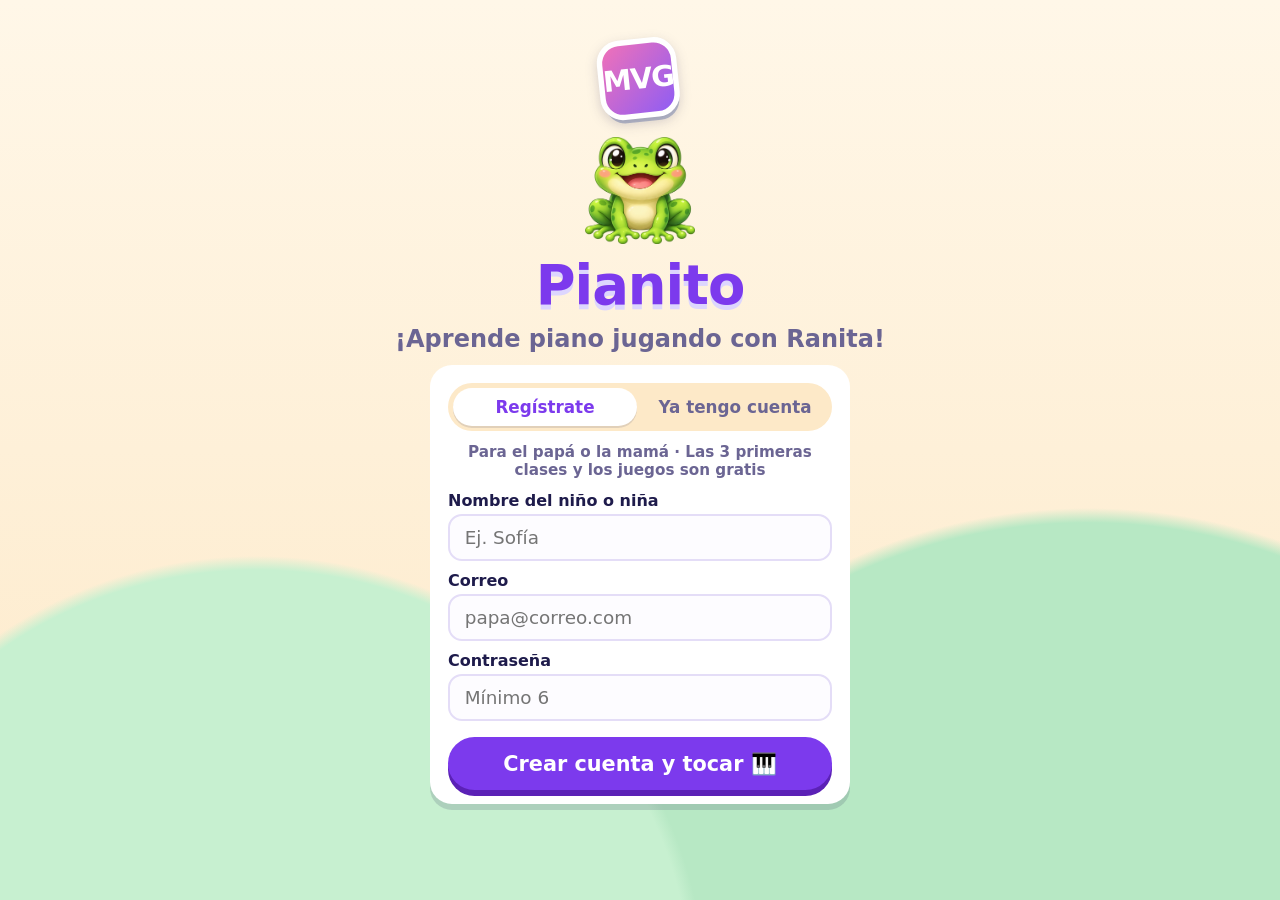
==== index.html @ 826eec7b "Pestaña 🛠️ Panel dentro de la app, solo para cuentas de administrador Co-Authored-By: Claude Opus 5." ====
<!doctype html>
<html lang="es">
<head>
  <meta charset="utf-8">
  <meta name="viewport" content="width=device-width, initial-scale=1, viewport-fit=cover, user-scalable=no">
  <title>Pianito</title>
  <meta name="description" content="Aprende piano jugando, con tu piano de verdad.">
  <meta name="theme-color" content="#7c3aed">
  <link rel="manifest" href="manifest.webmanifest">
  <link rel="icon" href="icons/icono-192.png">
  <link rel="apple-touch-icon" href="icons/apple-touch-icon.png">
  <meta name="apple-mobile-web-app-capable" content="yes">
  <meta name="mobile-web-app-capable" content="yes">
  <meta name="apple-mobile-web-app-status-bar-style" content="default">
  <meta name="apple-mobile-web-app-title" content="Pianito">
  <link rel="stylesheet" href="css/estilos.css">
</head>
<body>

  <!-- Marca MVG. Se reutiliza con <use href="#marca-mvg"> -->
  <svg width="0" height="0" style="position:absolute" aria-hidden="true">
    <defs>
      <linearGradient id="degradado-mvg" x1="0" y1="0" x2="1" y2="1">
        <stop offset="0" stop-color="#f472b6"/>
        <stop offset="1" stop-color="#8b5cf6"/>
      </linearGradient>
    </defs>
    <symbol id="marca-mvg" viewBox="0 0 124 124">
      <g transform="rotate(-6 62 62)">
        <rect x="14" y="20" width="96" height="96" rx="26" fill="#1e3a8a" opacity=".3"/>
        <rect x="12" y="12" width="96" height="96" rx="26" fill="url(#degradado-mvg)" stroke="#fff" stroke-width="7"/>
        <text x="60" y="73" text-anchor="middle" fill="#fff" font-size="37" font-weight="900"
              letter-spacing="-1.5" font-family="ui-rounded, 'SF Pro Rounded', 'Nunito', system-ui, sans-serif">MVG</text>
      </g>
    </symbol>
  </svg>

  <!-- INICIO -->
  <section id="pantalla-inicio" class="pantalla activa">
    <div class="notas-flotantes" aria-hidden="true"><span>♪</span><span>♫</span><span>♩</span><span>♬</span><span>♪</span><span>♫</span></div>
    <div class="inicio-contenido">
      <svg class="marca marca-inicio" role="img" aria-label="MVG"><use href="#marca-mvg"/></svg>
      <img class="mascota grande saltando" src="img/rana.png" alt="">
      <h1 class="logo">Pianito</h1>
      <p class="lema">¡Aprende piano jugando con Ranita!</p>
      <button id="btn-empezar" class="boton-grande">¡A tocar! 🎹</button>
      <div id="eleccion-edad" class="eleccion-edad oculto">
        <p class="pregunta-edad">¿Cuántos años tienes?</p>
        <div class="botones-edad">
          <button class="boton-edad" data-modo="peques"><span>🐣</span>4 a 7 años</button>
          <button class="boton-edad grande" data-modo="grandes"><span>🚀</span>8 años o más</button>
        </div>
      </div>
      <!-- Registro (solo si la cuenta en la nube está configurada) -->
      <form id="form-cuenta" class="form-cuenta oculto" novalidate>
        <div class="cuenta-pestanas" role="tablist">
          <button type="button" class="cuenta-pestana activa" data-cuenta="registro">Regístrate</button>
          <button type="button" class="cuenta-pestana" data-cuenta="entrar">Ya tengo cuenta</button>
        </div>
        <p class="cuenta-nota">Para el papá o la mamá · Las 3 primeras clases y los juegos son gratis</p>
        <label class="campo-cuenta campo-nombre">Nombre del niño o niña
          <input id="cuenta-nombre" type="text" autocomplete="off" maxlength="40" placeholder="Ej. Sofía">
        </label>
        <label class="campo-cuenta">Correo
          <input id="cuenta-correo" type="email" autocomplete="email" inputmode="email" required placeholder="papa@correo.com">
        </label>
        <label class="campo-cuenta">Contraseña
          <input id="cuenta-clave" type="password" autocomplete="new-password" required minlength="6" placeholder="Mínimo 6">
        </label>
        <button id="btn-cuenta" type="submit" class="boton-grande">Crear cuenta y tocar 🎹</button>
        <button id="btn-olvide" type="button" class="enlace oculto">¿Olvidaste tu contraseña?</button>
      </form>
      <p id="mensaje-inicio" class="mensaje-inicio" role="status"></p>
    </div>
  </section>

  <!-- MAPA -->
  <section id="pantalla-mapa" class="pantalla">
    <header class="barra">
      <div class="barra-titulo">
        <img class="mascota mini" src="img/rana.png" alt="">
        <span>Mi viaje musical</span>
      </div>
      <svg class="marca" role="img" aria-label="MVG"><use href="#marca-mvg"/></svg>
      <div class="barra-derecha">
        <span id="total-estrellas" class="chip">⭐ 0</span>
        <button id="btn-ajustes" class="boton-icono boton-padres" aria-label="Ajustes para padres (mantén presionado)">
          <span>⚙️</span><svg class="anillo-padres" viewBox="0 0 40 40" aria-hidden="true"><circle cx="20" cy="20" r="17"/></svg>
        </button>
        <p id="ayuda-padres" class="ayuda-padres" role="status">Adulto: mantén presionado ⚙️</p>
      </div>
    </header>
    <nav class="pestanas" role="tablist">
      <button class="pestana activa" data-pestana="mapa" role="tab">🗺️ <span>Mi viaje</span></button>
      <button class="pestana" data-pestana="parque" role="tab">🎪 <span>Juegos</span></button>
      <button class="pestana" data-pestana="partituras" role="tab">📄 <span>Partituras</span></button>
      <button class="pestana oculto" data-pestana="paneladmin" role="tab">🛠️ <span>Panel</span></button>
    </nav>
    <div id="mapa" class="mapa"></div>
    <div id="parque" class="mapa parque oculto"></div>
    <div id="partituras" class="mapa parque oculto"></div>
    <div id="paneladmin" class="mapa panel-admin oculto"></div>
    <input type="file" id="archivo-partitura" accept=".musicxml,.xml,.mxl,application/vnd.recordare.musicxml+xml,application/vnd.recordare.musicxml" hidden>
  </section>

  <!-- JUEGO -->
  <section id="pantalla-juego" class="pantalla">
    <header class="barra">
      <div class="barra-titulo">
        <button id="btn-volver" class="boton-icono" aria-label="Volver al mapa">🏠</button>
        <span id="juego-titulo"></span>
      </div>
      <svg class="marca" role="img" aria-label="MVG"><use href="#marca-mvg"/></svg>
      <div class="barra-derecha">
        <div id="oreja" class="oreja" title="Micrófono">
          <span id="oreja-icono">👂</span>
          <div class="medidor"><div id="medidor-nivel"></div></div>
        </div>
      </div>
    </header>

    <div class="juego-cuerpo">
      <div class="zona-mascota">
        <div id="aro-escucha" class="aro-escucha">
          <img id="mascota-juego" class="mascota" src="img/rana.png" alt="">
        </div>
        <div id="globo" class="globo">¡Hola!</div>
      </div>

      <div class="zona-objetivo">
        <div id="pulso" class="pulso oculto" aria-hidden="true"><span></span><span></span><span></span><span></span></div>
        <div id="pentagrama" class="pentagrama oculto"></div>
        <div id="nota-objetivo" class="nota-objetivo">
          <span id="nota-nombre">Do</span>
          <span id="nota-dedo" class="nota-dedo"></span>
        </div>
        <div id="escenario" class="escenario oculto"></div>
        <div class="botones-escuchar">
          <button id="btn-escuchar" class="boton-escuchar">🔊 Escuchar</button>
          <div id="velocidad" class="velocidad oculto" role="group" aria-label="Velocidad">
            <button data-v="0.5">🐢 Lento</button>
            <button data-v="0.75">🚶 Medio</button>
            <button data-v="1">🏃 Normal</button>
          </div>
          <button id="btn-cancion" class="boton-escuchar oculto">🎶 Escuchar la canción</button>
        </div>
      </div>

      <div id="progreso-juego" class="progreso-juego"></div>
    </div>

    <p id="detector-texto" class="detector-texto"></p>
    <div id="teclado" class="teclado"></div>
  </section>

  <!-- RESULTADO -->
  <section id="pantalla-resultado" class="pantalla">
    <div id="confeti" class="confeti" aria-hidden="true"></div>
    <div class="resultado-contenido">
      <img class="mascota grande saltando" src="img/rana.png" alt="">
      <h2 id="resultado-titulo">¡Lo lograste!</h2>
      <div id="resultado-estrellas" class="estrellas-grandes"></div>
      <div class="resultado-botones">
        <button id="btn-repetir" class="boton-secundario">🔁 Otra vez</button>
        <button id="btn-mapa" class="boton-grande">Seguir ➜</button>
      </div>
      <button id="btn-orquesta" class="boton-orquesta oculto">🎻 Escuchar mi canción con orquesta</button>
    </div>
  </section>

  <!-- AJUSTES (para padres) -->
  <dialog id="dialogo-ajustes" class="dialogo">
    <form method="dialog">
      <h2>Ajustes para padres</h2>
      <div class="fila fila-modo">
        <span>Edad:</span>
        <label><input type="radio" name="aj-modo" value="peques"> 4 a 7 años</label>
        <label><input type="radio" name="aj-modo" value="grandes"> 8 o más</label>
      </div>
      <label class="fila"><input type="checkbox" id="aj-voz"> Voz de Ranita</label>
      <button type="button" id="btn-voz" class="boton-secundario boton-voz">🎙️ Grabar la voz de Ranita</button>
      <label class="fila"><input type="checkbox" id="aj-referencia"> Tocar la nota antes de pedirla</label>
      <label class="fila"><input type="checkbox" id="aj-pedal"> Practico con pedal (no marca como error las notas que siguen sonando)</label>
      <label class="fila"><input type="checkbox" id="aj-acompanar"> Acompañar con acordes mientras toca las canciones (mejor con audífonos)</label>
      <label class="fila"><input type="checkbox" id="aj-teclado"> Usar el teclado de la pantalla (probar sin piano)</label>
      <label class="fila"><input type="checkbox" id="aj-detector"> Mostrar lo que escucha el micrófono</label>
      <label class="fila"><input type="checkbox" id="aj-desbloquear"> Desbloquear todas las lecciones (profesor)</label>
      <label class="fila columna">
        Sensibilidad del micrófono: <strong id="aj-sens-valor">5</strong>
        <input type="range" id="aj-sensibilidad" min="1" max="10" step="1">
        <small>Súbela si no reconoce las notas. Bájala si hay ruido en casa.</small>
      </label>
      <div id="aj-cuenta" class="aj-cuenta oculto">
        <p><strong>Cuenta:</strong> <span id="aj-cuenta-correo"></span><br><span id="aj-cuenta-plan"></span></p>
        <div class="aj-cuenta-botones">
          <button type="button" id="btn-desbloquear-cuenta" class="boton-secundario">⭐ Desbloquear todo</button>
          <button type="button" id="btn-salir-cuenta" class="boton-secundario">Cerrar sesión</button>
        </div>
      </div>
      <button type="button" id="btn-borrar-progreso" class="boton-peligro">Borrar progreso</button>
      <button value="cerrar" class="boton-grande">Listo</button>
    </form>
  </dialog>

  <!-- Grabar la voz de Ranita (para el adulto) -->
  <dialog id="dialogo-voz" class="dialogo dialogo-voz">
    <form method="dialog">
      <h2>🎙️ La voz de Ranita</h2>
      <p class="voz-ayuda">Graba las frases con tu voz y Ranita hablará como tú. Toca <b>●</b>, di la frase y toca <b>■</b>.
        Las que no grabes las dice la voz del iPad. Todo queda guardado solo en este iPad.</p>
      <label class="fila"><input type="checkbox" id="aj-voz-aguda"> Voz más aguda, de rana 🐸</label>
      <p id="voz-contador" class="voz-contador"></p>
      <div id="voz-lista" class="voz-lista"></div>
      <button type="button" id="btn-voz-borrar" class="boton-peligro">Borrar todas las grabaciones</button>
      <button value="cerrar" class="boton-grande">Listo</button>
    </form>
  </dialog>

  <!-- Agregar una partitura (MusicXML) -->
  <dialog id="dialogo-partitura" class="dialogo">
    <form method="dialog">
      <h2>📄 Nueva partitura</h2>
      <label class="fila columna">Nombre
        <input type="text" id="pt-titulo" class="campo" maxlength="60">
      </label>
      <p id="pt-resumen" class="voz-ayuda"></p>
      <div class="fila fila-modo" id="pt-manos">
        <span>Mano:</span>
        <label><input type="radio" name="pt-mano" value="derecha"> Derecha</label>
        <label><input type="radio" name="pt-mano" value="izquierda"> Izquierda</label>
        <label><input type="radio" name="pt-mano" value="ambas"> Las dos</label>
      </div>
      <div class="fila fila-modo" id="pt-modos">
        <span>Tocar:</span>
        <label><input type="radio" name="pt-modo" value="cancion" checked> A su ritmo</label>
        <label><input type="radio" name="pt-modo" value="ritmo"> Con metrónomo</label>
      </div>
      <button value="crear" class="boton-grande">Crear lecciones</button>
      <button value="cancelar" class="boton-peligro">Cancelar</button>
    </form>
  </dialog>

  <!-- ¿Salir de la lección? (para que un toque sin querer no borre lo avanzado) -->
  <dialog id="dialogo-salir" class="dialogo dialogo-nino">
    <form method="dialog">
      <img class="mascota" src="img/rana.png" alt="">
      <p class="pregunta-nino">¿Nos vamos?</p>
      <div class="botones-nino">
        <button value="seguir" class="boton-grande">🎹 Seguir tocando</button>
        <button value="salir" class="boton-secundario">🏠 Salir</button>
      </div>
    </form>
  </dialog>

  <!-- Consejo para el adulto al empezar cada lección -->
  <dialog id="dialogo-consejo" class="dialogo">
    <form method="dialog">
      <p id="consejo-etiqueta" class="consejo-etiqueta">👨‍👩‍👧 Para el adulto</p>
      <p id="consejo-texto"></p>
      <button value="ok" class="boton-grande">¡Empezar!</button>
    </form>
  </dialog>

  <!-- Desbloquear los niveles de pago -->
  <dialog id="dialogo-premium" class="dialogo dialogo-premium">
    <form method="dialog">
      <img class="mascota" src="img/rana.png" alt="">
      <h2>⭐ ¡Desbloquea todo Pianito!</h2>
      <p class="premium-texto">Las 3 primeras clases y los juegos son gratis. Con el pase completo se abren las <strong>164 clases de los 35 niveles</strong>: canciones, ritmo, acordes, pedal, lectura de partituras y baladas románticas, hasta nivel experto.</p>
      <p class="premium-precio"><span id="premium-precio"></span><small>pago único</small></p>
      <a id="btn-pagar" class="boton-grande boton-pagar" target="_blank" rel="noopener">Pagar con tarjeta, Yape o Plin 💳</a>
      <ol class="premium-pasos">
        <li>Paga con el correo de tu cuenta: <strong id="premium-correo"></strong></li>
        <li id="premium-paso-aviso">Activamos tu cuenta apenas nos llega el pago (normalmente el mismo día).</li>
        <li>Toca <em>“Ya pagué”</em> para abrir los niveles.</li>
      </ol>
      <a id="btn-whatsapp" class="boton-secundario oculto" target="_blank" rel="noopener">💬 Avisar por WhatsApp</a>
      <p id="premium-mensaje" class="mensaje-inicio" role="status"></p>
      <div class="premium-botones">
        <button type="button" id="btn-ya-pague" class="boton-secundario">✅ Ya pagué</button>
        <button value="cerrar" class="boton-secundario">Ahora no</button>
      </div>
    </form>
  </dialog>

  <!-- Nueva contraseña (desde el enlace del correo) -->
  <dialog id="dialogo-clave" class="dialogo">
    <form id="form-clave" method="dialog">
      <h2>Nueva contraseña</h2>
      <p class="premium-texto">Te enviamos un código de 6 números a <strong id="clave-correo"></strong>. Revisa también la carpeta de spam.</p>
      <label class="campo-cuenta">Código del correo
        <input id="codigo-clave" type="text" inputmode="numeric" autocomplete="one-time-code" maxlength="6" placeholder="123456">
      </label>
      <label class="campo-cuenta">Nueva contraseña
        <input id="nueva-clave" type="password" autocomplete="new-password" minlength="6" placeholder="Mínimo 6">
      </label>
      <p id="clave-mensaje" class="mensaje-inicio" role="status"></p>
      <button id="btn-guardar-clave" type="button" class="boton-grande">Guardar</button>
      <button value="cerrar" class="enlace">Cancelar</button>
    </form>
  </dialog>

  <script type="module" src="js/app.js"></script>
</body>
</html>
---- css/estilos.css ----
:root {
  --fondo: #fff7e8;
  --fondo-2: #fde9c8;
  --tinta: #1e1b4b;
  --tinta-suave: #6b6593;
  --primario: #7c3aed;
  --primario-oscuro: #5b21b6;
  --exito: #16a34a;
  --error: #f43f5e;
  --tarjeta: #ffffff;
  --sombra: 0 6px 0 rgba(30, 27, 75, .15);
  --radio: 22px;
  --fuente: ui-rounded, "SF Pro Rounded", "Nunito", "Varela Round", system-ui, sans-serif;
}

* { box-sizing: border-box; -webkit-tap-highlight-color: transparent; }

html, body {
  margin: 0;
  height: 100%;
  background: var(--fondo);
  color: var(--tinta);
  font-family: var(--fuente);
  overscroll-behavior: none;
  -webkit-user-select: none;
  user-select: none;
  touch-action: manipulation;
}

button { font-family: inherit; color: inherit; cursor: pointer; border: 0; }

/* ---------- Pantallas ---------- */
.pantalla {
  display: none;
  position: fixed;
  inset: 0;
  padding: env(safe-area-inset-top) env(safe-area-inset-right) env(safe-area-inset-bottom) env(safe-area-inset-left);
  flex-direction: column;
  background:
    radial-gradient(ellipse at 20% 110%, #c7f0d0 0 30%, transparent 31%),
    radial-gradient(ellipse at 85% 115%, #b7e8c4 0 35%, transparent 36%),
    linear-gradient(var(--fondo), var(--fondo-2));
}
.pantalla.activa { display: flex; }

/* ---------- Botones ---------- */
.boton-grande {
  background: var(--primario);
  color: #fff;
  font-size: clamp(1.3rem, 3vw, 1.9rem);
  font-weight: 800;
  padding: .7em 1.6em;
  border-radius: 999px;
  box-shadow: 0 6px 0 var(--primario-oscuro);
  transition: transform .08s;
}
.boton-grande:active { transform: translateY(4px); box-shadow: 0 2px 0 var(--primario-oscuro); }

.boton-secundario {
  background: #fff;
  font-size: clamp(1.1rem, 2.5vw, 1.5rem);
  font-weight: 700;
  padding: .7em 1.3em;
  border-radius: 999px;
  box-shadow: var(--sombra);
}

.boton-icono {
  background: #fff;
  width: 60px; height: 60px;
  border-radius: 18px;
  font-size: 1.8rem;
  box-shadow: var(--sombra);
}

.boton-peligro {
  background: transparent;
  color: var(--error);
  font-weight: 700;
  padding: .6em;
  text-decoration: underline;
}

.chip {
  background: #fff;
  padding: .4em .9em;
  border-radius: 999px;
  font-weight: 800;
  font-size: 1.2rem;
  box-shadow: var(--sombra);
}

/* ---------- Mascota ---------- */
.mascota { width: 110px; height: 110px; object-fit: contain; }
#juego-titulo { white-space: nowrap; overflow: hidden; text-overflow: ellipsis; }

/* ---------- Marca MVG ---------- */
.marca { width: 64px; height: 64px; filter: drop-shadow(0 4px 6px rgba(30, 27, 75, .18)); }
.marca-inicio { width: 96px; height: 96px; }
.mascota.grande { width: min(34vw, 34vh, 220px); height: min(34vw, 34vh, 220px); }
.mascota.mini { width: 40px; height: 40px; }

.saltando { animation: saltar 1.6s ease-in-out infinite; }
.mascota.feliz { animation: feliz .6s ease; }
.mascota.animo { animation: animo .5s ease; }

@keyframes saltar { 0%, 100% { transform: translateY(0); } 50% { transform: translateY(-12px); } }
@keyframes feliz {
  0% { transform: translateY(0) rotate(0); }
  30% { transform: translateY(-26px) rotate(-8deg); }
  60% { transform: translateY(0) rotate(6deg); }
  100% { transform: translateY(0) rotate(0); }
}
@keyframes animo {
  0%, 100% { transform: rotate(0); }
  25% { transform: rotate(-7deg); }
  75% { transform: rotate(7deg); }
}

/* ---------- Inicio ---------- */
.inicio-contenido, .resultado-contenido {
  margin: auto;
  text-align: center;
  display: flex;
  flex-direction: column;
  align-items: center;
  gap: 12px;
  padding: 16px;
}
.logo {
  margin: 0;
  font-size: clamp(3rem, 9vw, 5.5rem);
  font-weight: 900;
  letter-spacing: -.02em;
  color: var(--primario);
  text-shadow: 0 5px 0 #ddd6fe;
}
.lema { margin: 0 0 12px; font-size: clamp(1.1rem, 2.6vw, 1.5rem); color: var(--tinta-suave); font-weight: 700; }
.mensaje-inicio { min-height: 1.5em; font-weight: 700; color: var(--error); max-width: 30em; }

/* ---------- Barra superior ---------- */
.barra {
  display: grid;
  grid-template-columns: 1fr auto 1fr;
  align-items: center;
  gap: 12px;
  padding: 12px 16px;
}
.barra-titulo { min-width: 0; display: flex; align-items: center; gap: 10px; font-weight: 800; font-size: clamp(1.1rem, 2.6vw, 1.6rem); }
.barra-derecha { justify-self: end; display: flex; align-items: center; gap: 10px; }

/* ---------- Mapa ---------- */
.mapa {
  flex: 1;
  overflow-y: auto;
  -webkit-overflow-scrolling: touch;
  padding: 8px 16px 40px;
  display: flex;
  flex-direction: column;
  gap: 24px;
}
.mundo {
  background: var(--color-mundo);
  border-radius: 28px;
  padding: 16px;
  box-shadow: var(--sombra);
}
.mundo h2 { margin: 0 0 12px; font-size: 1.4rem; }
.mundo h2 small { font-weight: 600; color: var(--tinta-suave); margin-left: .4em; }


/* ---------- Juego ---------- */
.juego-cuerpo {
  flex: 1;
  display: grid;
  grid-template-columns: auto 1fr;
  grid-template-rows: 1fr auto;
  grid-template-areas: "mascota objetivo" "progreso progreso";
  align-items: center;
  gap: 8px 16px;
  padding: 0 16px;
  min-height: 0;
}
.zona-mascota .mascota { width: clamp(110px, 24vh, 190px); height: clamp(110px, 24vh, 190px); }
.zona-mascota { grid-area: mascota; display: flex; flex-direction: column; align-items: center; gap: 8px; }
.globo {
  position: relative;
  background: #fff;
  padding: .55em .9em;
  border-radius: 20px;
  font-weight: 900;
  font-size: clamp(1.15rem, 2.8vw, 1.65rem);
  box-shadow: var(--sombra);
  max-width: 14em;
  text-align: center;
  order: -1;
}
.globo::after {
  content: "";
  position: absolute;
  left: 50%; bottom: -10px;
  transform: translateX(-50%);
  border: 10px solid transparent;
  border-top-color: #fff;
  border-bottom: 0;
}

.zona-objetivo { grid-area: objetivo; display: flex; flex-direction: column; align-items: center; gap: 12px; }
.nota-objetivo {
  --color: #ef4444;
  width: min(30vh, 34vw, 210px);
  aspect-ratio: 1;
  border-radius: 50%;
  background: var(--color);
  color: #fff;
  display: flex;
  flex-direction: column;
  align-items: center;
  justify-content: center;
  font-weight: 900;
  font-size: clamp(2.4rem, 7vh, 4rem);
  box-shadow: 0 8px 0 rgba(0, 0, 0, .18), inset 0 -10px 0 rgba(0, 0, 0, .12);
  text-shadow: 0 3px 0 rgba(0, 0, 0, .18);
}
.nota-objetivo.aparece { animation: aparecer .35s ease; }
@keyframes aparecer { from { transform: scale(.4); opacity: 0; } to { transform: scale(1); opacity: 1; } }
.nota-dedo { font-size: .38em; background: rgba(255, 255, 255, .28); padding: .1em .7em; border-radius: 999px; }
.nota-dedo:empty { display: none; }

.boton-escuchar {
  background: #fff;
  font-weight: 800;
  font-size: 1.15rem;
  padding: .5em 1.1em;
  border-radius: 999px;
  box-shadow: var(--sombra);
}

.progreso-juego {
  grid-area: progreso;
  display: flex;
  flex-wrap: wrap;
  justify-content: center;
  gap: 8px;
  padding: 4px 0 10px;
}
.punto {
  width: 18px; height: 18px;
  border-radius: 50%;
  background: #e5dccb;
}
.punto.hecho { background: var(--exito); }
.punto.actual { background: var(--primario); transform: scale(1.3); }

.burbuja {
  min-width: 44px; height: 44px;
  padding: 0 6px;
  border-radius: 22px;
  background: var(--color);
  color: #fff;
  display: flex; align-items: center; justify-content: center;
  font-weight: 800;
  font-size: .95rem;
  opacity: .45;
  transition: transform .15s, opacity .15s;
}
.burbuja.hecho { opacity: .2; }
.burbuja.actual { opacity: 1; transform: scale(1.25); box-shadow: 0 4px 0 rgba(0, 0, 0, .2); }

/* Oreja (nivel del micrófono) */
.oreja { display: flex; align-items: center; gap: 6px; background: #fff; padding: 6px 10px; border-radius: 999px; box-shadow: var(--sombra); }
.medidor { width: 70px; height: 10px; background: #eee; border-radius: 5px; overflow: hidden; }
#medidor-nivel { height: 100%; width: 0; background: var(--exito); transition: width .05s; }

.detector-texto { margin: 0; text-align: center; font-family: ui-monospace, monospace; font-size: .9rem; color: var(--tinta-suave); min-height: 1.2em; }

/* ---------- Teclado ---------- */
.teclado {
  position: relative;
  height: clamp(130px, 28vh, 230px);
  margin: 0 auto 12px;
  width: calc(100% - 32px);
  max-width: 900px;
  display: flex;
  background: #1e1b4b;
  padding: 10px 6px 6px;
  border-radius: 18px;
  box-shadow: var(--sombra);
}
.tecla-blanca {
  flex: 1;
  margin: 0 2px;
  background: #fff;
  border-radius: 0 0 12px 12px;
  position: relative;
  display: flex;
  flex-direction: column;
  justify-content: flex-end;
  align-items: center;
  padding-bottom: 8px;
  font-weight: 800;
  font-size: clamp(.8rem, 2vw, 1.15rem);
  color: var(--tinta);
  transition: background .1s, transform .1s;
}
.tecla-blanca .pegatina {
  width: 70%;
  max-width: 44px;
  aspect-ratio: 1;
  border-radius: 50%;
  background: var(--color);
  margin-bottom: 6px;
  opacity: .9;
}
.tecla-negra {
  position: absolute;
  top: 10px;
  height: 58%;
  background: #111827;
  border-radius: 0 0 8px 8px;
  z-index: 2;
  box-shadow: inset 0 -6px 0 #374151;
}
.tecla-blanca.objetivo { background: #fff; box-shadow: inset 0 0 0 5px var(--color), 0 0 24px var(--color); animation: brillo 1s ease-in-out infinite; }
.tecla-blanca.acierto { background: #bbf7d0; transform: translateY(3px); }
.tecla-blanca.error, .tecla-negra.error { background: #fecdd3; }
.tecla-negra.acierto { background: var(--exito); }
@keyframes brillo { 0%, 100% { box-shadow: inset 0 0 0 5px var(--color), 0 0 10px var(--color); } 50% { box-shadow: inset 0 0 0 5px var(--color), 0 0 28px var(--color); } }

/* ---------- Resultado ---------- */
.resultado-contenido h2 { font-size: clamp(2rem, 6vw, 3.4rem); margin: 0; }
.estrellas-grandes { font-size: clamp(3rem, 10vw, 5.5rem); display: flex; gap: 10px; }
.estrellas-grandes span { animation: aparecer .4s ease backwards; }
.estrellas-grandes span.apagada { filter: grayscale(1); opacity: .3; }
.resultado-botones { display: flex; gap: 16px; flex-wrap: wrap; justify-content: center; margin-top: 10px; }

/* ---------- Diálogos ---------- */
.dialogo {
  border: 0;
  border-radius: 26px;
  padding: 24px;
  width: min(520px, calc(100% - 32px));
  box-shadow: 0 20px 60px rgba(0, 0, 0, .3);
  color: var(--tinta);
  font-family: var(--fuente);
}
.dialogo::backdrop { background: rgba(30, 27, 75, .45); }
.dialogo h2 { margin-top: 0; }
.dialogo form { display: flex; flex-direction: column; gap: 14px; }
.fila { display: flex; gap: 10px; align-items: center; font-size: 1.1rem; font-weight: 600; }
.fila.columna { flex-direction: column; align-items: stretch; }
.fila input[type="checkbox"] { width: 26px; height: 26px; accent-color: var(--primario); }
.fila input[type="range"] { accent-color: var(--primario); }
.fila small { color: var(--tinta-suave); font-weight: 500; }
.consejo-etiqueta { margin: 0; font-weight: 800; color: var(--primario); }
#consejo-texto { font-size: 1.25rem; line-height: 1.4; margin: 0; }

/* ---------- Vertical / pantallas pequeñas ---------- */
@media (orientation: portrait) {
  .juego-cuerpo {
    grid-template-columns: 1fr;
    grid-template-areas: "mascota" "objetivo" "progreso";
    grid-template-rows: auto 1fr auto;
  }
  .zona-mascota { flex-direction: row; justify-content: center; }
  .globo { order: 1; }
  .globo::after { left: -10px; top: 50%; bottom: auto; transform: translateY(-50%); border: 10px solid transparent; border-right-color: #fff; border-left: 0; }
  .zona-mascota .mascota { width: 110px; height: 110px; }
  .nota-objetivo { width: min(42vw, 280px); }
}
@media (max-height: 500px) {
  .zona-mascota .mascota { width: 80px; height: 80px; }
  .barra { padding: 6px 12px; }
  .boton-icono { width: 44px; height: 44px; font-size: 1.3rem; }
  .marca { width: 48px; height: 48px; }
}

/* ---------- Utilidades ---------- */
.oculto { display: none !important; }

/* ---------- Pentagrama ---------- */
.pentagrama {
  background: #fff;
  border-radius: var(--radio);
  box-shadow: var(--sombra);
  padding: 6px 10px;
  width: min(46vw, 420px);
}
.pentagrama svg { display: block; width: 100%; height: auto; }
.pentagrama.aparece { animation: aparecer .3s ease; }

/* ---------- Teclado amplio (dos manos) ---------- */
.teclado.ancho { max-width: 1100px; }
.teclado.ancho .tecla-blanca { font-size: clamp(.65rem, 1.4vw, .95rem); margin: 0 1px; }
.teclado.ancho .tecla-blanca .pegatina { width: 62%; }
.tecla-blanca.do-central::before {
  content: "";
  position: absolute;
  top: 6px; left: 50%;
  width: 8px; height: 8px;
  margin-left: -4px;
  border-radius: 50%;
  background: var(--primario);
}
.tecla-negra.objetivo { background: var(--primario); box-shadow: 0 0 22px var(--primario); }
.tecla-negra.acierto { background: var(--exito); }

/* ---------- Burbujas de canción ---------- */
.burbuja.izq { border: 3px dashed rgba(30, 27, 75, .55); }

/* ---------- Pulso y carril de ritmo ---------- */
.pulso { display: flex; gap: 14px; }
.pulso span {
  width: 22px; height: 22px;
  border-radius: 50%;
  background: #e5dccb;
  transition: transform .08s, background .08s;
}
.pulso span:first-child { width: 26px; height: 26px; }
.pulso span.activo { background: var(--primario); transform: scale(1.35); }
.mascota.pulso-salto { transform: translateY(-6px); transition: transform .1s; }

.progreso-juego.carril { width: 100%; max-width: 900px; margin: 0 auto; }
.pista {
  position: relative;
  display: flex;
  width: 100%;
  gap: 4px;
  background: #fff;
  border-radius: 18px;
  padding: 8px;
  box-shadow: var(--sombra);
}
.bloque {
  flex-basis: 0;
  min-width: 0;
  display: flex;
  flex-direction: column;
  align-items: center;
  justify-content: flex-end;
  gap: 2px;
  padding: 4px 0 6px;
  border-radius: 12px;
  background: color-mix(in srgb, var(--color) 14%, white);
  border-bottom: 5px solid var(--color);
  font-weight: 800;
  font-size: .85rem;
  color: var(--tinta);
  transition: background .15s, transform .15s;
}
.bloque.compas { box-shadow: -6px 0 0 -3px #1e1b4b; }
.bloque .figura { width: 30px; height: 44px; }
.bloque.actual { transform: translateY(-4px); background: color-mix(in srgb, var(--color) 35%, white); }
.bloque.bien { background: #bbf7d0; }
.bloque.perfecto { background: #86efac; }
.bloque.fallo { background: #fecdd3; }
.cursor {
  position: absolute;
  top: 2px; bottom: 2px;
  width: 4px;
  margin-left: 6px;
  border-radius: 2px;
  background: var(--primario);
  pointer-events: none;
}
@media (orientation: portrait) {
  .pentagrama { width: min(80vw, 420px); }
}


/* =====================================================================
   DISEÑO PARA NIÑOS DE 4 A 7 AÑOS
   Botones grandes, pocas palabras, mucho color y respuesta visible a cada toque.
   ===================================================================== */

/* ---------- Pestañas Viaje / Juegos ---------- */
.pestanas { display: flex; gap: 12px; justify-content: center; padding: 0 16px 8px; }
.pestana {
  position: relative;
  background: #fff;
  font-size: clamp(1.15rem, 2.8vw, 1.5rem);
  font-weight: 900;
  padding: .5em 1.3em;
  border-radius: 999px;
  box-shadow: var(--sombra);
  color: var(--tinta-suave);
  transition: transform .1s;
}
.pestana.activa { background: var(--primario); color: #fff; box-shadow: 0 6px 0 var(--primario-oscuro); }
.pestana:active { transform: translateY(3px); }
.pestana[data-nuevos]:not([data-nuevos=""])::after {
  content: attr(data-nuevos);
  position: absolute;
  top: -8px; right: -6px;
  min-width: 28px; height: 28px;
  padding: 0 6px;
  border-radius: 14px;
  background: var(--error);
  color: #fff;
  font-size: 1rem;
  display: grid; place-items: center;
  border: 3px solid #fff;
  animation: latido 1.4s ease-in-out infinite;
}

/* ---------- Mundos del mapa ---------- */
.mundo { position: relative; overflow: hidden; flex: none; }
.mundo-cabecera { display: flex; align-items: center; gap: 12px; margin-bottom: 6px; }
.mundo-cabecera h2 { margin: 0; flex: 1; font-size: clamp(1.25rem, 3vw, 1.6rem); display: flex; flex-direction: column; line-height: 1.1; }
.mundo-cabecera h2 small { margin: 2px 0 0; font-size: .7em; }
.mundo-emoji {
  font-size: 2.4rem;
  width: 62px; height: 62px;
  display: grid; place-items: center;
  background: rgba(255, 255, 255, .7);
  border-radius: 50%;
  flex: none;
}
.mundo-estrellas { background: #fff; border-radius: 999px; padding: .3em .8em; font-weight: 900; color: #d97706; white-space: nowrap; }

/* Camino con piedras que suben y bajan, unidas por una línea de puntos */
.camino {
  position: relative;
  display: flex;
  flex-wrap: wrap;
  justify-content: center;
  gap: 8px 10px;
  padding: 18px 4px 28px;
}
.camino::before {
  content: "";
  position: absolute;
  left: 8%; right: 8%;
  top: 70px;
  border-top: 6px dotted rgba(30, 27, 75, .2);
  border-radius: 6px;
}
.parada {
  position: relative;
  background: transparent;
  width: 132px;
  display: flex;
  flex-direction: column;
  align-items: center;
  gap: 4px;
  padding: 0;
  transition: transform .1s;
}
.parada:nth-child(even) { transform: translateY(22px); }
.parada:active .piedra { transform: translateY(5px); box-shadow: 0 2px 0 rgba(30, 27, 75, .25); }
.piedra {
  position: relative;
  width: 104px; height: 104px;
  border-radius: 50%;
  background: #fff;
  display: grid;
  place-items: center;
  box-shadow: 0 7px 0 rgba(30, 27, 75, .22), inset 0 -8px 0 rgba(30, 27, 75, .06);
  border: 5px solid #fff;
  transition: transform .08s;
}
.parada .emoji { font-size: 3rem; line-height: 1; }
.parada .nombre { font-weight: 800; font-size: .95rem; text-align: center; line-height: 1.15; color: var(--tinta); }
.parada .estrellas, .tarjeta-juego .estrellas { display: flex; gap: 2px; font-size: 1.45rem; line-height: 1; }
.estrellas i { font-style: normal; color: rgba(30, 27, 75, .18); }
.estrellas i.ganada { color: #f59e0b; text-shadow: 0 2px 0 #b45309; }
.parada.hecha .piedra { border-color: #86efac; }
.parada.premio .piedra { background: linear-gradient(#fff7d6, #fde68a); border-color: #fbbf24; }
.parada.premio .piedra::after { content: "🏆"; position: absolute; right: -10px; bottom: -6px; font-size: 1.7rem; }
.parada.bloqueada .piedra { background: rgba(255, 255, 255, .55); border-color: transparent; box-shadow: 0 5px 0 rgba(30, 27, 75, .08); }
.parada.bloqueada .emoji { filter: grayscale(1); opacity: .55; font-size: 2.3rem; }
.parada.bloqueada .nombre { opacity: .45; }
.parada.siguiente .piedra {
  border-color: var(--primario);
  box-shadow: 0 7px 0 var(--primario-oscuro), 0 0 0 8px rgba(124, 58, 237, .18);
  animation: latido 1.4s ease-in-out infinite;
}
.rana-aqui {
  position: absolute;
  width: 62px; height: 62px;
  top: -40px; right: -22px;
  object-fit: contain;
  animation: saltar 1.2s ease-in-out infinite;
  filter: drop-shadow(0 4px 3px rgba(0, 0, 0, .2));
}
@keyframes latido { 0%, 100% { transform: scale(1); } 50% { transform: scale(1.07); } }

/* ---------- Parque de juegos ---------- */
.parque-intro { margin: 0; text-align: center; font-weight: 800; font-size: 1.15rem; color: var(--tinta-suave); }
.rejilla-juegos { flex: none; display: grid; grid-template-columns: repeat(auto-fill, minmax(190px, 1fr)); gap: 18px; }
.tarjeta-juego {
  background: linear-gradient(160deg, #fff, #f3e8ff);
  border-radius: 28px;
  padding: 18px 10px 14px;
  display: flex;
  flex-direction: column;
  align-items: center;
  gap: 6px;
  box-shadow: 0 7px 0 rgba(91, 33, 182, .25);
  border: 4px solid #fff;
  transition: transform .1s;
}
.tarjeta-juego:active { transform: translateY(4px); }
.tarjeta-juego .juego-emoji { font-size: 3.6rem; line-height: 1.1; }
.tarjeta-juego .nombre { font-weight: 900; font-size: 1.15rem; text-align: center; }
.tarjeta-juego small { color: var(--tinta-suave); font-weight: 700; font-size: .85rem; text-align: center; }
.tarjeta-juego.bloqueada { background: rgba(255, 255, 255, .6); box-shadow: 0 5px 0 rgba(30, 27, 75, .08); }
.tarjeta-juego.bloqueada .juego-emoji, .tarjeta-juego.bloqueada .nombre { opacity: .5; filter: grayscale(1); }

/* ---------- Puerta para padres ---------- */
.barra-derecha { position: relative; }
.boton-padres { position: relative; display: grid; place-items: center; touch-action: none; -webkit-touch-callout: none; }
.anillo-padres { position: absolute; inset: -5px; width: calc(100% + 10px); height: calc(100% + 10px); transform: rotate(-90deg); pointer-events: none; }
.anillo-padres circle { fill: none; stroke: var(--primario); stroke-width: 4; stroke-linecap: round; stroke-dasharray: 107; stroke-dashoffset: 107; }
.boton-padres.cargando .anillo-padres circle { stroke-dashoffset: 0; transition: stroke-dashoffset 1.5s linear; }
.ayuda-padres {
  position: absolute;
  top: calc(100% + 10px); right: 0;
  margin: 0;
  background: var(--tinta);
  color: #fff;
  font-weight: 700;
  font-size: .95rem;
  padding: .5em .9em;
  border-radius: 12px;
  white-space: nowrap;
  opacity: 0;
  transform: translateY(-6px);
  pointer-events: none;
  transition: opacity .2s, transform .2s;
  z-index: 5;
}
.ayuda-padres.visible { opacity: 1; transform: none; }

/* ---------- Aro de escucha alrededor de Ranita ---------- */
.aro-escucha {
  position: relative;
  border-radius: 50%;
  padding: 8px;
  --nivel: 0;
}
.aro-escucha::before {
  content: "";
  position: absolute;
  inset: 0;
  border-radius: 50%;
  border: 6px solid transparent;
  transition: border-color .25s, box-shadow .1s, transform .1s;
}
.escuchando .aro-escucha::before {
  border-color: #4ade80;
  box-shadow: 0 0 calc(10px + var(--nivel) * 40px) rgba(34, 197, 94, calc(.25 + var(--nivel) * .6));
  transform: scale(calc(1 + var(--nivel) * .08));
}
.hablando .aro-escucha::before { border-color: #c4b5fd; border-style: dashed; }
.oreja.esperando { background: #ede9fe; }
.oreja #oreja-icono { font-size: 1.4rem; }

/* ---------- Nenúfares (progreso de la lección) ---------- */
.nenufar {
  position: relative;
  width: 54px; height: 40px;
  margin-top: 26px;
  border-radius: 50%;
  background: radial-gradient(circle at 50% 50%, #86efac 0 55%, #4ade80 56% 100%);
  -webkit-mask: conic-gradient(from 160deg, transparent 0 40deg, #000 40deg);
  mask: conic-gradient(from 160deg, transparent 0 40deg, #000 40deg);
  opacity: .5;
  transition: transform .2s, opacity .2s;
}
.nenufar.hecho { opacity: 1; background: radial-gradient(circle, #fbcfe8 0 22%, #4ade80 23% 100%); }
.nenufar.actual { opacity: 1; transform: scale(1.2); -webkit-mask: none; mask: none; overflow: visible; }
.nenufar img { position: absolute; width: 56px; height: 56px; left: -1px; top: -34px; object-fit: contain; animation: saltar 1s ease-in-out infinite; }

/* ---------- Respuesta a cada toque ---------- */
.sacudir { animation: sacudir .45s ease; }
@keyframes sacudir {
  0%, 100% { translate: 0; }
  20% { translate: -12px; }
  40% { translate: 10px; }
  60% { translate: -7px; }
  80% { translate: 4px; }
}
.chispa {
  position: fixed;
  z-index: 50;
  font-size: 1.8rem;
  font-weight: 900;
  pointer-events: none;
  translate: -50% -50%;
  animation: chispa .75s ease-out forwards;
  text-shadow: 0 2px 0 rgba(0, 0, 0, .12);
}
@keyframes chispa {
  from { transform: translate(0, 0) scale(.4); opacity: 1; }
  to { transform: translate(var(--dx), var(--dy)) scale(1.1) rotate(40deg); opacity: 0; }
}

/* ---------- Confeti del resultado ---------- */
.confeti { position: absolute; inset: 0; overflow: hidden; pointer-events: none; }
.confeti i {
  position: absolute;
  top: -20px;
  width: 12px; height: 18px;
  border-radius: 3px;
  animation: caer linear forwards;
}
@keyframes caer {
  to { transform: translate(var(--deriva), 110vh) rotate(var(--giro)); }
}
.resultado-contenido { position: relative; z-index: 1; }
#resultado-titulo { color: var(--primario); text-shadow: 0 4px 0 #ddd6fe; text-align: center; }
.estrellas-grandes span { animation: estrella-sale .6s cubic-bezier(.3, 1.6, .5, 1) backwards; }
@keyframes estrella-sale { from { transform: scale(0) rotate(-90deg); } to { transform: scale(1) rotate(0); } }

/* ---------- Notas que flotan en el inicio ---------- */
.notas-flotantes { position: absolute; inset: 0; overflow: hidden; pointer-events: none; }
.notas-flotantes span {
  position: absolute;
  bottom: -60px;
  font-size: 3rem;
  font-weight: 900;
  opacity: .35;
  animation: flotar 9s linear infinite;
}
.notas-flotantes span:nth-child(1) { left: 8%; color: #ef4444; animation-delay: 0s; }
.notas-flotantes span:nth-child(2) { left: 22%; color: #f97316; animation-delay: 3s; font-size: 2.3rem; }
.notas-flotantes span:nth-child(3) { left: 40%; color: #22c55e; animation-delay: 6s; }
.notas-flotantes span:nth-child(4) { left: 62%; color: #06b6d4; animation-delay: 1.5s; font-size: 2.5rem; }
.notas-flotantes span:nth-child(5) { left: 78%; color: #3b82f6; animation-delay: 4.5s; }
.notas-flotantes span:nth-child(6) { left: 91%; color: #a855f7; animation-delay: 7.5s; font-size: 2.2rem; }
@keyframes flotar {
  from { transform: translateY(0) rotate(-10deg); }
  50% { transform: translateY(-55vh) rotate(10deg); }
  to { transform: translateY(-115vh) rotate(-10deg); }
}
.inicio-contenido { position: relative; z-index: 1; }

/* ---------- Diálogo para el niño ---------- */
.dialogo-nino form { align-items: center; text-align: center; }
.dialogo-nino .mascota { width: 110px; height: 110px; }
.pregunta-nino { margin: 0; font-size: 2rem; font-weight: 900; }
.botones-nino { display: flex; flex-direction: column; gap: 14px; width: 100%; }

/* =====================================================================
   MINI-JUEGOS
   ===================================================================== */
.escenario { width: 100%; max-width: 760px; }
.pantalla[data-modo="atrapa"] .zona-mascota .aro-escucha { display: none; }

/* Atrapa moscas */
.charca {
  position: relative;
  height: clamp(220px, 40vh, 340px);
  border-radius: 30px;
  background:
    radial-gradient(ellipse at 16% 88%, #4ade80 0 15%, transparent 15.5%),
    linear-gradient(#e0f2fe, #bae6fd 60%, #7dd3fc);
  box-shadow: var(--sombra), inset 0 -18px 0 rgba(14, 116, 144, .15);
  overflow: hidden;
}
.rana-cazadora {
  position: absolute;
  left: 3%; bottom: 6%;
  width: clamp(90px, 15vh, 130px); height: auto;
  z-index: 3;
  transform-origin: bottom center;
  transition: filter .2s;
}
.escuchando .rana-cazadora { filter: drop-shadow(0 0 calc(4px + var(--nivel) * 18px) #22c55e); }
.rana-cazadora.come { animation: comer .45s ease; }
@keyframes comer { 40% { transform: scale(1.12, .9); } 70% { transform: scale(.95, 1.06); } }
.lengua {
  position: absolute;
  height: 10px;
  margin-top: -5px;
  background: #f472b6;
  border-radius: 6px;
  transform-origin: 0 50%;
  z-index: 2;
  scale: 0 1;
}
.lengua.sale { animation: lengua .3s ease-out; }
@keyframes lengua { 50% { scale: 1 1; } 100% { scale: 0 1; } }
.mosca {
  position: absolute;
  left: 100%; top: 40%;
  translate: -50% -50%;
  display: flex;
  flex-direction: column;
  align-items: center;
  z-index: 1;
}
.mosca .alas { font-size: 2.6rem; line-height: 1; animation: aletear .15s linear infinite alternate; }
@keyframes aletear { to { transform: translateY(-3px) scaleX(.92); } }
.nota-mosca {
  min-width: 64px; height: 64px;
  padding: 0 8px;
  border-radius: 32px;
  background: var(--color);
  color: #fff;
  font-weight: 900;
  font-size: 1.6rem;
  display: grid; place-items: center;
  box-shadow: 0 5px 0 rgba(0, 0, 0, .18);
  text-shadow: 0 2px 0 rgba(0, 0, 0, .2);
}
.mini-pentagrama { width: 150px; background: #fff; border-radius: 14px; padding: 2px 4px; box-shadow: 0 5px 0 rgba(0, 0, 0, .12); }
.mini-pentagrama svg { display: block; width: 100%; height: auto; }
.mosca.atrapada { scale: 0; opacity: 0; transition: left .3s ease-in, top .3s ease-in, scale .3s ease-in, opacity .3s; }
.mosca.escapa { transition: top .9s ease-in, left .9s ease-in, opacity .9s; top: -30% !important; opacity: 0; }
.mosca.esquiva { animation: esquivar .4s ease; }
@keyframes esquivar { 30% { translate: -50% -110%; } 60% { translate: -50% -20%; } }
.contador-moscas {
  position: absolute;
  top: 10px; right: 14px;
  background: #fff;
  border-radius: 999px;
  padding: .25em .8em;
  font-weight: 900;
  font-size: 1.3rem;
  box-shadow: var(--sombra);
}

/* Eco */
.eco { display: flex; flex-direction: column; align-items: center; gap: 18px; }
.eco-fila { display: flex; gap: 14px; flex-wrap: wrap; justify-content: center; min-height: 110px; align-items: center; }
.eco-nota {
  --color: #e9d5ff;
  width: clamp(76px, 13vh, 104px);
  aspect-ratio: 1;
  border-radius: 50%;
  background: #fff;
  border: 6px dashed #d8b4fe;
  display: grid;
  place-items: center;
  font-weight: 900;
  font-size: 1.7rem;
  color: #fff;
  text-shadow: 0 2px 0 rgba(0, 0, 0, .2);
}
.eco-nota.suena, .eco-nota.hecha, .eco-nota.pista, .eco-nota.mal { background: var(--color); border: 6px solid rgba(255, 255, 255, .8); }
.eco-nota.suena { animation: eco-suena .5s ease; box-shadow: 0 0 30px var(--color); }
.eco-nota.hecha { animation: eco-suena .35s ease; }
.eco-nota.pista { opacity: .45; }
.eco-nota.mal { --color: #fda4af !important; animation: sacudir .45s ease; }
@keyframes eco-suena { 40% { transform: scale(1.25); } }
.eco-rondas { display: flex; gap: 10px; }
.eco-rondas span { width: 22px; height: 22px; border-radius: 50%; background: #e5dccb; transition: transform .2s; }
.eco-rondas span.actual { background: var(--primario); transform: scale(1.3); }
.eco-rondas span.hecha { background: var(--exito); }

/* Carrera */
.pantalla[data-modo="carrera"] .zona-objetivo { gap: 8px; }
.pantalla[data-modo="carrera"] .nota-objetivo { width: min(22vh, 30vw, 170px); }
.carrera {
  position: relative;
  background: #fff;
  border-radius: 24px;
  padding: 10px 14px;
  box-shadow: var(--sombra);
  display: flex;
  flex-direction: column;
  gap: 8px;
}
.carril {
  position: relative;
  height: 62px;
  border-radius: 31px;
  background: repeating-linear-gradient(90deg, #dcfce7 0 34px, #bbf7d0 34px 68px);
}
.carril-caracol { background: repeating-linear-gradient(90deg, #fef9c3 0 34px, #fde68a 34px 68px); }
.corredor { position: absolute; left: 0; top: 50%; translate: 0 -50%; transition: left .35s cubic-bezier(.3, 1.5, .6, 1); }
.rana-corre { width: 64px; height: 64px; object-fit: contain; }
.rana-corre.salta { animation: salto-carrera .35s ease; }
@keyframes salto-carrera { 50% { transform: translateY(-22px); } }
.caracol { font-size: 2.6rem; transform: scaleX(-1); transition: none; }
.meta {
  position: absolute;
  top: 10px; bottom: 10px;
  right: 22px;
  width: 16px;
  background: repeating-conic-gradient(#1e1b4b 0 25%, #fff 0 50%) 0 0 / 8px 8px;
  border-radius: 3px;
}

/* ---------- Menos movimiento si el dispositivo lo pide ---------- */
@media (prefers-reduced-motion: reduce) {
  *, *::before, *::after { animation-duration: .01ms !important; animation-iteration-count: 1 !important; transition-duration: .01ms !important; }
  .notas-flotantes { display: none; }
}

@media (max-width: 600px) {
  .parada { width: 104px; }
  .piedra { width: 84px; height: 84px; }
  .parada .emoji { font-size: 2.4rem; }
  .camino::before { top: 60px; }
  .pestana span { display: none; }
}

/* =====================================================================
   EXPRESIÓN: fuerte y suave, picado, largo y ligado
   ===================================================================== */
.expresion { display: flex; flex-direction: column; align-items: center; gap: 14px; }
.exp-objetivo { position: relative; display: flex; flex-direction: column; align-items: center; gap: 6px; }
.exp-circulo {
  --color: #ef4444;
  position: relative;
  width: clamp(130px, 24vh, 190px);
  aspect-ratio: 1;
  border-radius: 50%;
  background: var(--color);
  color: #fff;
  display: flex;
  flex-direction: column;
  align-items: center;
  justify-content: center;
  font-weight: 900;
  box-shadow: 0 8px 0 rgba(0, 0, 0, .18), inset 0 -10px 0 rgba(0, 0, 0, .12);
  text-shadow: 0 3px 0 rgba(0, 0, 0, .18);
  transition: transform .25s;
}
.exp-circulo.aparece { animation: aparecer .35s ease; }
.exp-nombre { font-size: clamp(2.2rem, 6vh, 3.4rem); line-height: 1; }
.exp-marca { font-size: clamp(1.6rem, 4.5vh, 2.4rem); font-family: Georgia, "Times New Roman", serif; font-style: italic; line-height: 1; }
.exp-circulo.fuerte { transform: scale(1.12); }
.exp-circulo.suave { transform: scale(.78); opacity: .85; }
.exp-circulo[data-art] .exp-marca { font-family: var(--fuente); font-style: normal; }
.exp-etiqueta { font-weight: 900; font-size: clamp(1.1rem, 2.6vw, 1.5rem); background: #fff; padding: .2em .8em; border-radius: 999px; box-shadow: var(--sombra); }
.exp-anillo {
  position: absolute;
  top: -12px;
  left: 50%;
  translate: -50% 0;
  width: calc(clamp(130px, 24vh, 190px) + 24px);
  height: calc(clamp(130px, 24vh, 190px) + 24px);
  transform: rotate(-90deg);
  pointer-events: none;
}
.exp-anillo circle { fill: none; stroke: #22c55e; stroke-width: 6; stroke-linecap: round; stroke-dasharray: 289; stroke-dashoffset: 289; }

/* Medidor león / ratón */
.medidor-fuerza { display: flex; align-items: center; gap: 10px; width: min(460px, 86vw); font-size: 2rem; }
.barra-fuerza {
  position: relative;
  flex: 1;
  height: 22px;
  border-radius: 11px;
  background: linear-gradient(90deg, #bae6fd, #fde68a 55%, #fb923c);
  box-shadow: inset 0 2px 4px rgba(0, 0, 0, .15);
}
.linea-fuerza { position: absolute; top: -6px; bottom: -6px; left: 50%; width: 4px; margin-left: -2px; background: var(--tinta); border-radius: 2px; opacity: .45; }
.marcador-fuerza {
  position: absolute;
  top: 50%; left: 50%;
  width: 30px; height: 30px;
  translate: -50% -50%;
  border-radius: 50%;
  background: #fff;
  border: 5px solid var(--primario);
  transition: left .25s cubic-bezier(.3, 1.5, .6, 1);
}
.marcador-fuerza.salta { animation: eco-suena .3s ease; }
.exp-pista { margin: 0; font-weight: 700; color: var(--tinta-suave); font-size: .95rem; text-align: center; }

.exp-progreso { display: flex; gap: 8px; flex-wrap: wrap; justify-content: center; }
.exp-progreso i { width: 18px; height: 18px; border-radius: 50%; background: #e5dccb; transition: transform .2s; }
.exp-progreso i.actual { background: var(--primario); transform: scale(1.3); }
.exp-progreso i.hecho { background: var(--exito); }
.exp-progreso i.mal { background: #fda4af; }

/* Burbujas con marcas de articulación */
.exp-cancion { display: flex; flex-wrap: wrap; justify-content: center; gap: 16px 6px; max-width: 760px; padding-top: 14px; }
.exp-burbuja {
  position: relative;
  min-width: 46px; height: 46px;
  padding: 0 6px;
  border-radius: 23px;
  background: var(--color);
  color: #fff;
  display: grid; place-items: center;
  font-weight: 900;
  font-size: .95rem;
  opacity: .5;
  transition: transform .15s, opacity .15s;
}
.exp-burbuja.actual { opacity: 1; transform: scale(1.2); box-shadow: 0 4px 0 rgba(0, 0, 0, .2); }
.exp-burbuja.bien { opacity: 1; outline: 4px solid #4ade80; }
.exp-burbuja.mal { opacity: 1; outline: 4px solid #fb7185; }
.exp-burbuja.corta::after { content: ""; position: absolute; bottom: -12px; left: 50%; width: 8px; height: 8px; margin-left: -4px; border-radius: 50%; background: var(--tinta); }
.exp-burbuja.larga::after { content: ""; position: absolute; top: -11px; left: 18%; right: 18%; height: 5px; border-radius: 3px; background: var(--tinta); }
.exp-burbuja.ligada::before {
  content: "";
  position: absolute;
  top: -14px; left: 50%;
  width: calc(100% + 10px); height: 14px;
  border: 4px solid var(--tinta);
  border-bottom: 0;
  border-radius: 50% 50% 0 0 / 100% 100% 0 0;
  opacity: .7;
}
.pantalla[data-modo="dinamica"] .zona-objetivo,
.pantalla[data-modo="articulacion"] .zona-objetivo { gap: 8px; }

/* ---------- Canción con orquesta ---------- */
.botones-escuchar { display: flex; gap: 10px; flex-wrap: wrap; justify-content: center; }
.burbuja.suena { opacity: 1 !important; transform: scale(1.3); box-shadow: 0 0 18px var(--color); }
.boton-orquesta {
  margin-top: 6px;
  background: linear-gradient(90deg, #fde68a, #fbcfe8);
  font-weight: 900;
  font-size: clamp(1.05rem, 2.4vw, 1.35rem);
  padding: .65em 1.3em;
  border-radius: 999px;
  box-shadow: 0 5px 0 rgba(180, 83, 9, .3);
}
.boton-orquesta:active { transform: translateY(3px); }

/* ---------- Voz de Ranita (para el adulto) ---------- */
.boton-voz { font-size: 1.05rem; }
.dialogo-voz { width: min(640px, calc(100% - 24px)); max-height: calc(100% - 32px); }
.voz-ayuda { margin: 0; color: var(--tinta-suave); line-height: 1.4; }
.voz-contador { margin: 0; font-weight: 800; color: var(--primario); }
.voz-lista { display: flex; flex-direction: column; gap: 8px; }
.voz-lista details { background: #faf5ff; border-radius: 16px; padding: 8px 12px; }
.voz-lista summary { font-weight: 800; cursor: pointer; padding: 4px 0; }
.voz-lista summary small { color: var(--tinta-suave); margin-left: .4em; }
.voz-fila { display: flex; align-items: center; gap: 8px; padding: 6px 0; border-top: 1px solid #ede9fe; }
.voz-texto { flex: 1; font-weight: 600; }
.voz-fila button { width: 44px; height: 44px; border-radius: 12px; background: #fff; box-shadow: var(--sombra); font-size: 1.1rem; flex: none; }
.voz-grabar { color: var(--error); font-size: 1.4rem !important; }
.voz-fila.grabada .voz-texto::before { content: "✓ "; color: var(--exito); font-weight: 900; }
.voz-fila:not(.grabada) .voz-borrar { visibility: hidden; }
.voz-fila.grabando { background: #fee2e2; border-radius: 12px; }
.voz-fila.grabando .voz-grabar { background: var(--error); color: #fff; animation: latido 1s ease-in-out infinite; }

/* ---------- Elección de edad y modo 8+ ---------- */
.eleccion-edad { display: flex; flex-direction: column; align-items: center; gap: 12px; }
.pregunta-edad { margin: 0; font-size: clamp(1.4rem, 3.4vw, 2rem); font-weight: 900; }
.botones-edad { display: flex; gap: 18px; flex-wrap: wrap; justify-content: center; }
.boton-edad {
  display: flex;
  flex-direction: column;
  align-items: center;
  gap: 4px;
  min-width: 190px;
  padding: 18px 22px;
  border-radius: 28px;
  background: #fff;
  font-size: clamp(1.2rem, 2.8vw, 1.6rem);
  font-weight: 900;
  box-shadow: 0 7px 0 rgba(91, 33, 182, .3);
  border: 4px solid #ddd6fe;
  transition: transform .1s;
}
.boton-edad span { font-size: 3.2rem; line-height: 1.1; }
.boton-edad.grande { background: linear-gradient(160deg, #ede9fe, #c4b5fd); }
.boton-edad:active { transform: translateY(4px); }
.fila-modo { flex-wrap: wrap; }
.fila-modo label { display: flex; align-items: center; gap: 6px; font-weight: 600; }
.fila-modo input { width: 22px; height: 22px; accent-color: var(--primario); }

/* Modo 8+: Ranita más pequeña y textos más sobrios */
body.grandes .zona-mascota .mascota { width: clamp(80px, 16vh, 120px); height: clamp(80px, 16vh, 120px); }
body.grandes .globo { font-size: clamp(1rem, 2.2vw, 1.3rem); }
body.grandes .parada .nombre { font-size: 1rem; }
body.grandes .rana-aqui { width: 48px; height: 48px; top: -30px; }
body.grandes .notas-flotantes { opacity: .5; }

/* Ritmo: círculo más chico para que el carril de figuras no choque con el teclado */
.pantalla[data-modo="ritmo"] .nota-objetivo { width: min(22vh, 30vw, 170px); font-size: clamp(2rem, 5.5vh, 3.2rem); }
.pantalla[data-modo="ritmo"] .zona-objetivo { gap: 8px; }

/* =====================================================================
   ACORDES Y DOS MANOS
   ===================================================================== */
.acorde { display: flex; flex-direction: column; align-items: center; gap: 12px; }
.acorde-nombre { font-weight: 900; font-size: clamp(1.3rem, 3vw, 1.8rem); color: var(--primario); min-height: 1.2em; }
.acorde-notas {
  display: flex;
  flex-direction: column;
  align-items: center;
  gap: 6px;
  padding: 12px 22px;
  background: #fff;
  border-radius: 30px;
  box-shadow: var(--sombra);
}
.acorde-notas.aparece { animation: aparecer .35s ease; }
.acorde-nota {
  position: relative;
  min-width: clamp(110px, 18vh, 150px);
  height: clamp(50px, 8vh, 64px);
  padding: 0 14px;
  border-radius: 32px;
  background: var(--color);
  color: #fff;
  display: flex;
  align-items: center;
  justify-content: center;
  gap: 8px;
  font-weight: 900;
  font-size: clamp(1.5rem, 4vh, 2.1rem);
  text-shadow: 0 2px 0 rgba(0, 0, 0, .2);
  box-shadow: 0 5px 0 rgba(0, 0, 0, .16);
}
.acorde-nota small { font-size: .5em; background: rgba(255, 255, 255, .3); padding: .1em .6em; border-radius: 999px; }
.acorde-nota.falta { outline: 5px dashed #fb7185; outline-offset: 3px; animation: latido .8s ease-in-out 2; }

.exp-circulo.crece { box-shadow: 0 8px 0 rgba(0,0,0,.18), 0 0 0 8px rgba(251, 146, 60, .35); }
.exp-circulo.decrece { box-shadow: 0 8px 0 rgba(0,0,0,.18), 0 0 0 8px rgba(125, 211, 252, .45); }

/* Letrero de cada etapa en el mapa */
.letrero-etapa {
  flex: none;
  margin: 10px 0 -8px;
  align-self: center;
  background: var(--tinta);
  color: #fff;
  font-size: clamp(1.1rem, 2.6vw, 1.4rem);
  padding: .45em 1.2em;
  border-radius: 999px;
  box-shadow: var(--sombra);
}

/* ---------- Partituras ---------- */
.partituras-cabecera { flex: none; display: flex; flex-direction: column; align-items: center; gap: 10px; text-align: center; }
.partituras-cabecera .parque-intro { max-width: 640px; }
.partituras-mensaje { margin: 0; font-weight: 800; background: #fff; padding: .5em 1em; border-radius: 14px; box-shadow: var(--sombra); }
.partituras-vacio { flex: none; text-align: center; font-weight: 800; font-size: 1.2rem; color: var(--tinta-suave); }
.borrar-partitura { width: 48px; height: 48px; font-size: 1.3rem; flex: none; }
.campo { font: inherit; font-size: 1.1rem; padding: .5em .7em; border-radius: 12px; border: 2px solid #ddd6fe; margin-top: 4px; }
.fila-modo label.desactivado { opacity: .4; }

/* Ritmo con muchas figuras: Ranita y las figuras más compactas para no chocar con el teclado */
.pantalla[data-modo="ritmo"] .zona-mascota .mascota { width: clamp(90px, 18vh, 150px); height: clamp(90px, 18vh, 150px); }
.pantalla[data-modo="ritmo"] .bloque .figura { width: 26px; height: 38px; }
.pantalla[data-modo="ritmo"] .progreso-juego { padding-bottom: 14px; }

/* ---------- Velocidad del metrónomo ---------- */
.velocidad { display: flex; background: #fff; border-radius: 999px; box-shadow: var(--sombra); padding: 4px; gap: 2px; }
.velocidad button { background: transparent; font-weight: 800; font-size: 1rem; padding: .4em .8em; border-radius: 999px; }
.velocidad button.activa { background: var(--primario); color: #fff; }

/* Cifrado americano: el nombre grande y las notas escondidas */
.acorde.solo-cifrado .acorde-nombre { font-size: clamp(2.6rem, 8vh, 4rem); font-family: Georgia, 'Times New Roman', serif; }
.acorde-nota.escondida { background: #e9d5ff; }
.acorde-nota.escondida b { visibility: hidden; }
.acorde-nota.escondida::after { content: "?"; position: absolute; color: #7c3aed; text-shadow: none; }

/* Improvisación */
.improvisa { display: flex; flex-direction: column; align-items: center; gap: 12px; }
.impro-acordes { display: flex; align-items: baseline; gap: 18px; }
.impro-actual {
  font-family: Georgia, 'Times New Roman', serif;
  font-size: clamp(3rem, 10vh, 5rem);
  font-weight: 700;
  color: var(--primario);
  background: #fff;
  min-width: 2.2em;
  text-align: center;
  padding: .05em .4em;
  border-radius: 24px;
  box-shadow: var(--sombra);
}
.impro-actual.cambia { animation: aparecer .3s ease; }
.impro-siguiente { font-family: Georgia, serif; font-size: 1.6rem; color: var(--tinta-suave); }
.impro-siguiente::before { content: "luego "; font-family: var(--fuente); font-size: .7em; }
.impro-escala { display: flex; gap: 6px; flex-wrap: wrap; justify-content: center; }
.impro-escala span { background: var(--color); color: #fff; font-weight: 900; padding: .3em .7em; border-radius: 999px; }
.impro-barra { width: min(420px, 80vw); height: 18px; background: #e5dccb; border-radius: 9px; overflow: hidden; }
.impro-barra div { height: 100%; width: 0; background: linear-gradient(90deg, #4ade80, #a855f7); transition: width .2s; }

/* ---------- Cuenta: registro e ingreso ---------- */
input { -webkit-user-select: text; user-select: text; font-family: inherit; }
.form-cuenta {
  display: flex; flex-direction: column; gap: 10px;
  width: min(420px, calc(100vw - 32px));
  background: var(--tarjeta); border-radius: var(--radio); padding: 18px 18px 14px;
  box-shadow: var(--sombra); text-align: left;
}
.cuenta-pestanas { display: grid; grid-template-columns: 1fr 1fr; gap: 6px; background: var(--fondo-2); border-radius: 999px; padding: 5px; }
.cuenta-pestana { background: transparent; border-radius: 999px; padding: .55em .4em; font-weight: 800; font-size: 1.05rem; color: var(--tinta-suave); }
.cuenta-pestana.activa { background: #fff; color: var(--primario); box-shadow: 0 2px 0 rgba(30, 27, 75, .12); }
.cuenta-nota { margin: 2px 0; font-size: .95rem; font-weight: 700; color: var(--tinta-suave); text-align: center; }
.campo-cuenta { display: flex; flex-direction: column; gap: 4px; font-weight: 700; font-size: 1rem; }
.campo-cuenta input {
  font-size: 1.15rem; padding: .6em .8em; border-radius: 14px;
  border: 2px solid #e4ddf7; background: #fdfcff; color: var(--tinta); width: 100%;
}
.campo-cuenta input:focus { outline: none; border-color: var(--primario); }
.form-cuenta .boton-grande { margin-top: 6px; font-size: 1.3rem; }
.form-cuenta.entrando .campo-nombre { display: none; }
.enlace { background: none; color: var(--primario); font-weight: 700; text-decoration: underline; padding: 4px; font-size: .95rem; }
.mensaje-inicio.bien { color: var(--exito); }

/* Ajustes: cuenta */
.aj-cuenta { background: var(--fondo); border-radius: 16px; padding: 10px 14px; }
.aj-cuenta p { margin: 0 0 8px; line-height: 1.4; overflow-wrap: anywhere; }
.aj-cuenta-botones { display: flex; flex-wrap: wrap; gap: 8px; }
.aj-cuenta-botones .boton-secundario { font-size: 1rem; padding: .5em 1em; }

/* Niveles de pago */
.parada.premium .piedra { border: 3px dashed #f5c542; }
.mundo.premium .mundo-cabecera h2::after { content: ' ⭐'; }
.dialogo-premium form { align-items: center; text-align: center; gap: 10px; }
.dialogo-premium .mascota { width: 90px; height: 90px; }
.dialogo-premium h2 { margin: 0; color: var(--primario); }
.premium-texto { margin: 0; font-size: 1.1rem; line-height: 1.4; }
.premium-precio { margin: 4px 0; font-size: 2.2rem; font-weight: 900; display: flex; flex-direction: column; line-height: 1.05; }
.premium-precio small { font-size: .9rem; color: var(--tinta-suave); font-weight: 700; }
.boton-pagar { text-decoration: none; font-size: 1.25rem; background: #16a34a; box-shadow: 0 6px 0 #15803d; }
.boton-pagar:active { box-shadow: 0 2px 0 #15803d; }
.premium-pasos { text-align: left; margin: 4px 0; padding-left: 1.3em; font-size: 1rem; line-height: 1.45; overflow-wrap: anywhere; }
.dialogo-premium a.boton-secundario { text-decoration: none; color: var(--tinta); font-size: 1.05rem; }
.premium-botones { display: flex; gap: 10px; flex-wrap: wrap; justify-content: center; }
.premium-botones .boton-secundario { font-size: 1.05rem; }

/* Inicio con el formulario de cuenta: se puede desplazar y se compacta en pantallas bajas */
#pantalla-inicio { overflow-y: auto; -webkit-overflow-scrolling: touch; touch-action: pan-y; }
#pantalla-inicio .inicio-contenido { touch-action: pan-y; }
@media (max-height: 1000px) {
  #pantalla-inicio:has(#form-cuenta:not(.oculto)) .mascota.grande { width: 110px; height: 110px; }
  #pantalla-inicio:has(#form-cuenta:not(.oculto)) .logo { font-size: clamp(2.4rem, 6vw, 3.4rem); }
  #pantalla-inicio:has(#form-cuenta:not(.oculto)) .lema { margin-bottom: 4px; }
  #pantalla-inicio:has(#form-cuenta:not(.oculto)) .inicio-contenido { gap: 8px; }
}

/* Pestaña 🛠️ Panel (solo administradores): el panel va dentro de un marco */
.panel-admin { padding: 0 !important; display: flex; }
.panel-admin.oculto { display: none; }
.marco-admin { border: 0; width: 100%; flex: 1; min-height: 70vh; background: transparent; border-radius: 22px; }
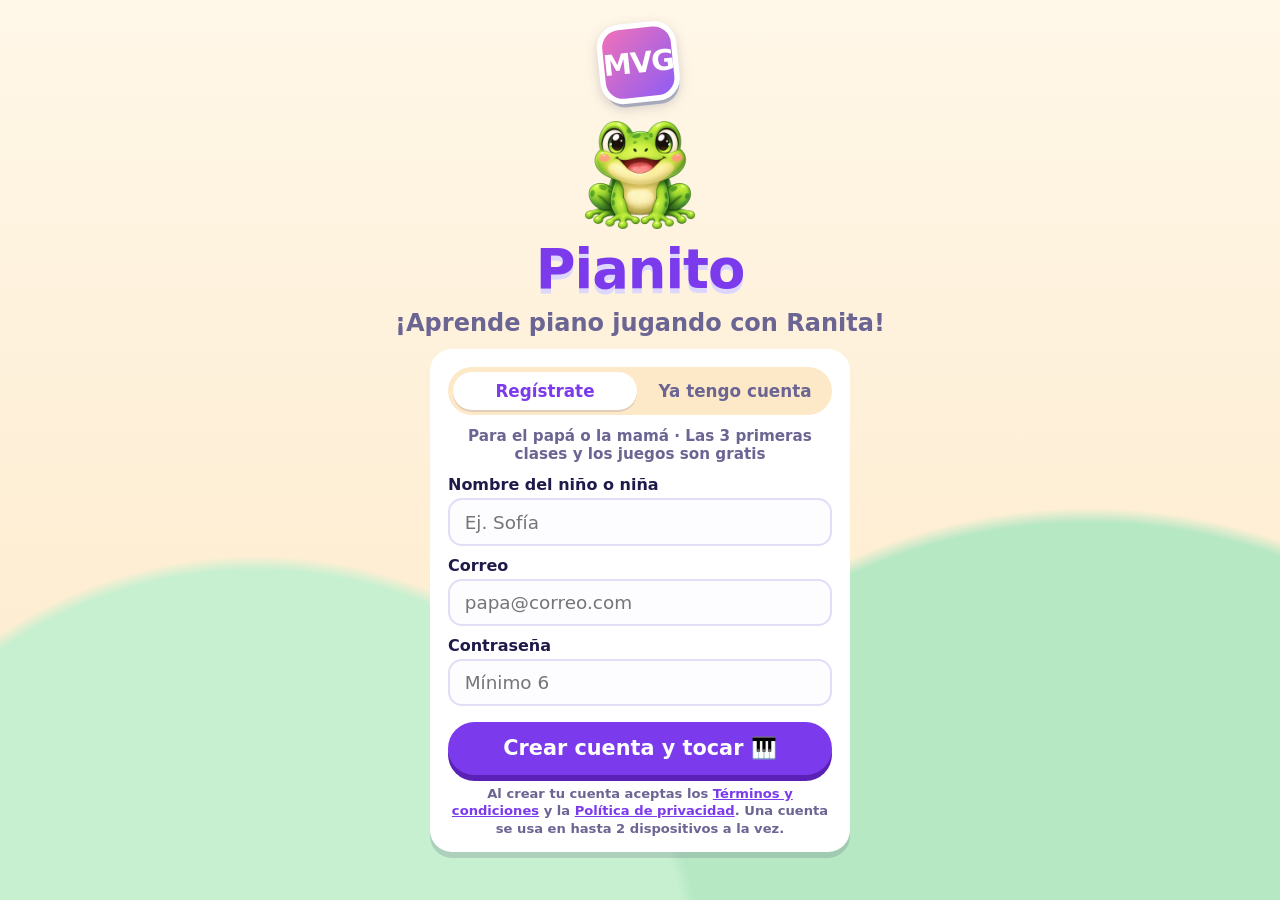
==== commit a6ebb925: "Legal, avisos de vencimiento y máximo 2 dispositivos - terminos.html, privacidad.html y reclamacione" ====
--- a/index.html
+++ b/index.html
@@ -69,8 +69,11 @@
         </label>
         <button id="btn-cuenta" type="submit" class="boton-grande">Crear cuenta y tocar 🎹</button>
         <button id="btn-olvide" type="button" class="enlace oculto">¿Olvidaste tu contraseña?</button>
+        <p class="cuenta-legal">Al crear tu cuenta aceptas los <a href="terminos.html" target="_blank">Términos y condiciones</a>
+          y la <a href="privacidad.html" target="_blank">Política de privacidad</a>. Una cuenta se usa en hasta 2 dispositivos a la vez.</p>
       </form>
       <p id="mensaje-inicio" class="mensaje-inicio" role="status"></p>
+      <nav class="enlaces-legales"><a href="terminos.html" target="_blank">Términos</a> · <a href="privacidad.html" target="_blank">Privacidad</a> · <a href="reclamaciones.html" target="_blank">📕 Libro de Reclamaciones</a></nav>
     </div>
   </section>
 
@@ -198,6 +201,7 @@
         </div>
       </div>
       <button type="button" id="btn-borrar-progreso" class="boton-peligro">Borrar progreso</button>
+      <nav class="enlaces-legales"><a href="terminos.html" target="_blank">Términos</a> · <a href="privacidad.html" target="_blank">Privacidad</a> · <a href="reclamaciones.html" target="_blank">📕 Libro de Reclamaciones</a></nav>
       <button value="cerrar" class="boton-grande">Listo</button>
     </form>
   </dialog>
@@ -265,9 +269,10 @@
   <dialog id="dialogo-premium" class="dialogo dialogo-premium">
     <form method="dialog">
       <img class="mascota" src="img/rana.png" alt="">
-      <h2>⭐ ¡Desbloquea todo Pianito!</h2>
-      <p class="premium-texto">Las 3 primeras clases y los juegos son gratis. Con el pase completo se abren las <strong>164 clases de los 35 niveles</strong>: canciones, ritmo, acordes, pedal, lectura de partituras y baladas románticas, hasta nivel experto.</p>
-      <p class="premium-precio"><span id="premium-precio"></span><small>pago único</small></p>
+      <h2 id="premium-titulo">⭐ ¡Desbloquea todo Pianito!</h2>
+      <p id="premium-estado" class="premium-estado"></p>
+      <p class="premium-texto">Las 3 primeras clases y los juegos son gratis. Con el pase completo de un año se abren las <strong>164 clases de los 35 niveles</strong>: canciones, ritmo, acordes, pedal, lectura de partituras y baladas románticas, hasta nivel experto.</p>
+      <p class="premium-precio"><span id="premium-precio"></span><small>por un año · pago único, sin cobros automáticos</small></p>
       <a id="btn-pagar" class="boton-grande boton-pagar" target="_blank" rel="noopener">Pagar con tarjeta, Yape o Plin 💳</a>
       <ol class="premium-pasos">
         <li>Paga con el correo de tu cuenta: <strong id="premium-correo"></strong></li>
@@ -276,6 +281,8 @@
       </ol>
       <a id="btn-whatsapp" class="boton-secundario oculto" target="_blank" rel="noopener">💬 Avisar por WhatsApp</a>
       <p id="premium-mensaje" class="mensaje-inicio" role="status"></p>
+      <p class="cuenta-legal">Pago único por 12 meses, sin renovación automática. Ver <a href="terminos.html" target="_blank">Términos</a>
+        (devoluciones) y <a href="reclamaciones.html" target="_blank">Libro de Reclamaciones</a>.</p>
       <div class="premium-botones">
         <button type="button" id="btn-ya-pague" class="boton-secundario">✅ Ya pagué</button>
         <button value="cerrar" class="boton-secundario">Ahora no</button>
--- a/css/estilos.css
+++ b/css/estilos.css
@@ -1230,3 +1230,25 @@
 .panel-admin { padding: 0 !important; display: flex; }
 .panel-admin.oculto { display: none; }
 .marco-admin { border: 0; width: 100%; flex: 1; min-height: 70vh; background: transparent; border-radius: 22px; }
+
+/* Partituras gratis (biblioteca con un toque) */
+.biblioteca-gratis { background: #fff; border-radius: 24px; padding: 14px 16px 16px; box-shadow: var(--sombra); }
+.biblioteca-gratis h3 { margin: 0 0 10px; font-size: 1.25rem; }
+.biblioteca-lista { display: grid; grid-template-columns: repeat(auto-fill, minmax(200px, 1fr)); gap: 10px; }
+.tarjeta-gratis { display: flex; flex-direction: column; align-items: flex-start; gap: 4px; text-align: left;
+  background: #f5f3ff; border-radius: 16px; padding: 12px 14px; box-shadow: 0 3px 0 #ddd6fe; }
+.tarjeta-gratis:active { transform: translateY(2px); box-shadow: 0 1px 0 #ddd6fe; }
+.tg-titulo { font-weight: 800; font-size: 1.02rem; line-height: 1.2; }
+.tg-nivel { font-size: .85rem; font-weight: 700; color: var(--primario); }
+.tarjeta-gratis.agregada { background: #f0fdf4; box-shadow: 0 3px 0 #bbf7d0; cursor: default; }
+.tarjeta-gratis.agregada .tg-nivel { color: var(--exito); }
+.premium-estado:empty { display: none; }
+.premium-estado { margin: 0; font-weight: 800; color: #b45309; background: #fef3c7; border-radius: 12px; padding: 6px 12px; }
+
+/* Enlaces legales, aviso de vencimiento */
+.enlaces-legales { font-size: .9rem; font-weight: 700; color: var(--tinta-suave); text-align: center; }
+.enlaces-legales a { color: var(--primario); }
+.cuenta-legal { margin: 0; font-size: .82rem; color: var(--tinta-suave); font-weight: 600; text-align: center; line-height: 1.35; }
+.cuenta-legal a { color: var(--primario); }
+.aviso-vence { background: #fef3c7; color: #92400e; border-radius: 18px; padding: 12px 16px; font-size: 1.05rem; font-weight: 700; text-align: left; box-shadow: 0 4px 0 #fde68a; }
+.aviso-vence:active { transform: translateY(2px); box-shadow: 0 2px 0 #fde68a; }
